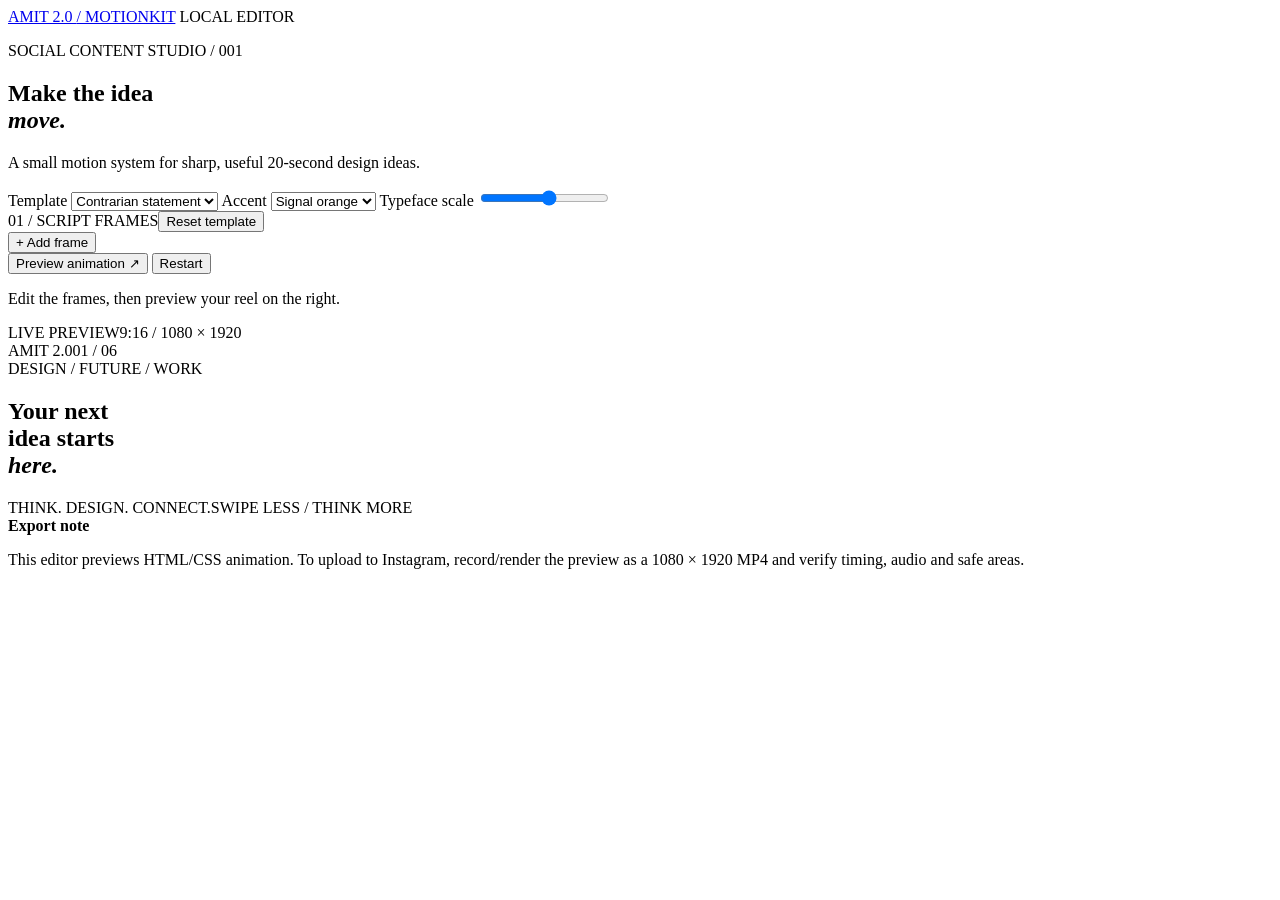
==== Amit-2.0-MotionKit/index.html @ 4e6d34cf "Add MotionKit prototype and documentation" ====
<!doctype html>
<html lang="en">
<head>
  <meta charset="utf-8">
  <meta name="viewport" content="width=device-width, initial-scale=1">
  <meta name="theme-color" content="#191919">
  <title>Amit 2.0 MotionKit</title>
  <link rel="stylesheet" href="styles.css">
</head>
<body>
  <header class="topbar">
    <a class="wordmark" href="#">AMIT 2.0 <span>/ MOTIONKIT</span></a>
    <span class="status"><i></i> LOCAL EDITOR</span>
  </header>
  <main class="layout">
    <section class="intro">
      <p class="eyebrow">SOCIAL CONTENT STUDIO / 001</p>
      <h1>Make the idea<br><em>move.</em></h1>
      <p class="sub">A small motion system for sharp, useful 20-second design ideas.</p>
      <div class="controls">
        <label>Template
          <select id="template">
            <option value="statement">Contrarian statement</option>
            <option value="tips">3-5 quick tips</option>
            <option value="framework">Mini framework</option>
          </select>
        </label>
        <label>Accent
          <select id="accent">
            <option value="orange">Signal orange</option>
            <option value="sage">Soft sage</option>
            <option value="paper">Paper</option>
          </select>
        </label>
        <label>Typeface scale
          <input id="scale" type="range" min="70" max="125" value="100">
        </label>
      </div>
      <div class="script-panel">
        <div class="panel-head"><span>01 / SCRIPT FRAMES</span><button id="reset" class="text-button">Reset template</button></div>
        <div id="frames" class="frames"></div>
        <button id="addFrame" class="add-button">+ Add frame</button>
        <div class="actions">
          <button id="preview" class="primary">Preview animation ↗</button>
          <button id="restart" class="secondary">Restart</button>
        </div>
        <p id="message" class="micro">Edit the frames, then preview your reel on the right.</p>
      </div>
    </section>
    <section class="preview-column">
      <div class="preview-label"><span>LIVE PREVIEW</span><span>9:16 / 1080 × 1920</span></div>
      <div id="stage" class="stage">
        <div class="stage-grid"></div>
        <div class="stage-top"><span>AMIT 2.0</span><span id="counter">01 / 06</span></div>
        <div id="stageCopy" class="stage-copy"><span class="kicker">DESIGN / FUTURE / WORK</span><h2>Your next<br>idea starts<br><em>here.</em></h2></div>
        <div class="stage-bottom"><span>THINK. DESIGN. CONNECT.</span><span>SWIPE LESS / THINK MORE</span></div>
      </div>
      <div class="export-note"><strong>Export note</strong><p>This editor previews HTML/CSS animation. To upload to Instagram, record/render the preview as a 1080 × 1920 MP4 and verify timing, audio and safe areas.</p></div>
    </section>
  </main>
  <script src="app.js"></script>
</body>
</html>
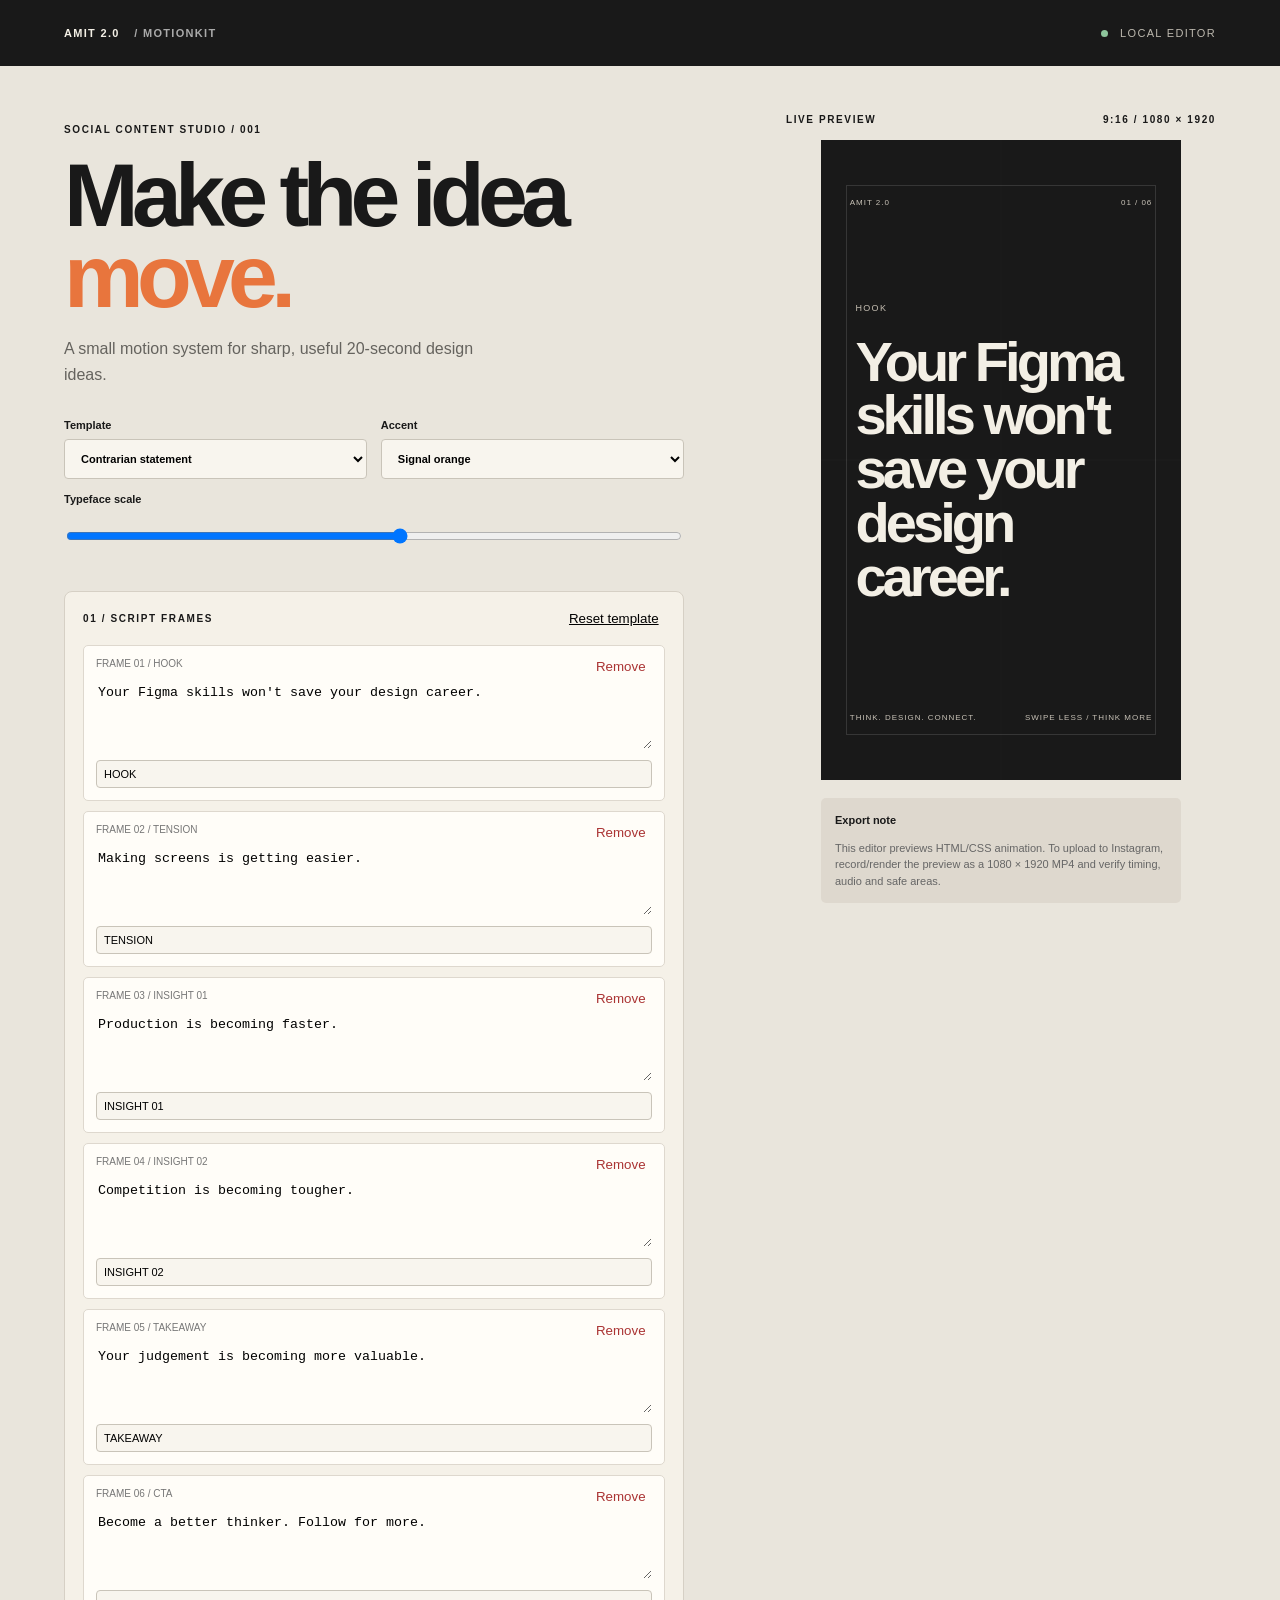
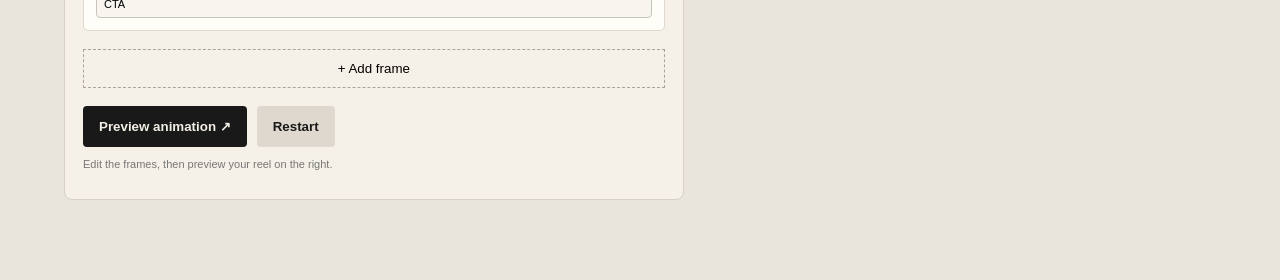
==== commit 5f72f591: "Add Week 01 Reel presets to MotionKit" ====
--- a/Amit-2.0-MotionKit/index.html
+++ b/Amit-2.0-MotionKit/index.html
@@ -23,6 +23,8 @@
             <option value="statement">Contrarian statement</option>
             <option value="tips">3-5 quick tips</option>
             <option value="framework">Mini framework</option>
+            <option value="week01-quality">Week 01 / AI work quality</option>
+            <option value="week01-career">Week 01 / AI UX career skills</option>
           </select>
         </label>
         <label>Accent
--- a/Amit-2.0-MotionKit/styles.css
+++ b/Amit-2.0-MotionKit/styles.css
@@ -0,0 +1 @@
+:root{--ink:#191919;--paper:#f3efe5;--signal:#e8753d;--stone:#a8a69b;--sage:#d6dcb9;--accent:var(--signal);font-family:Inter,Arial,sans-serif;color:var(--ink);background:#e9e5dc}*{box-sizing:border-box}body{margin:0}.topbar{height:66px;padding:0 5vw;display:flex;align-items:center;justify-content:space-between;background:var(--ink);color:var(--paper);letter-spacing:.12em;font-size:11px}.wordmark{color:inherit;text-decoration:none;font-weight:900}.wordmark span{color:#aaa;margin-left:10px}.status{color:#bcb8ae}.status i{display:inline-block;width:7px;height:7px;background:#8ec59c;border-radius:50%;margin-right:8px}.layout{max-width:1320px;margin:auto;padding:48px 5vw 80px;display:grid;grid-template-columns:minmax(320px,1fr) minmax(300px,430px);gap:8vw}.eyebrow,.preview-label,.panel-head{font-size:10px;font-weight:800;letter-spacing:.16em}.intro h1{font-size:clamp(54px,7vw,92px);line-height:.9;letter-spacing:-.075em;margin:20px 0}.intro h1 em,.stage-copy em{color:var(--signal);font-style:normal}.sub{max-width:430px;color:#65635e;line-height:1.6}.controls{display:grid;grid-template-columns:1fr 1fr;gap:14px;margin:32px 0}.controls label{display:flex;flex-direction:column;gap:8px;font-size:11px;font-weight:700}.controls label:last-child{grid-column:1/-1}select,input{padding:12px;border:1px solid #c9c4b9;background:#f8f5ee;border-radius:4px;font:inherit}.script-panel{background:#f5f1e8;border:1px solid #d6d0c5;padding:18px;border-radius:8px}.panel-head,.preview-label{display:flex;justify-content:space-between;align-items:center}.text-button{border:0;background:none;text-decoration:underline;cursor:pointer}.frames{display:grid;gap:10px;margin:18px 0}.frame{padding:12px;border:1px solid #ded8ce;background:#fffdf8;border-radius:5px}.frame-head{display:flex;justify-content:space-between;font-size:10px;color:#777;margin-bottom:8px}.frame textarea{width:100%;min-height:66px;border:0;background:transparent;resize:vertical;font:600 15px/1.4 inherit;outline:none}.frame input{width:100%;padding:7px;margin-top:7px;font-size:11px}.add-button{width:100%;padding:11px;border:1px dashed #aaa398;background:transparent;cursor:pointer}.actions{display:flex;gap:10px;margin-top:18px}.actions button{padding:13px 16px;border:0;border-radius:4px;font-weight:800;cursor:pointer}.primary{background:var(--ink);color:var(--paper)}.secondary{background:#ded8ce;color:var(--ink)}.micro{font-size:11px;color:#777}.preview-column{position:sticky;top:22px;align-self:start}.preview-label{margin-bottom:15px}.stage{aspect-ratio:9/16;width:min(100%,360px);margin:auto;background:var(--ink);color:var(--paper);position:relative;overflow:hidden;padding:8%;display:flex;align-items:center}.stage:before{content:"";position:absolute;inset:7%;border:1px solid #ffffff20}.stage-grid{position:absolute;inset:0;background:linear-gradient(90deg,transparent 49.8%,#fff1 50%,transparent 50.2%),linear-gradient(transparent 49.8%,#fff1 50%,transparent 50.2%);opacity:.25}.stage-top,.stage-bottom{position:absolute;left:8%;right:8%;display:flex;justify-content:space-between;font-size:8px;letter-spacing:.12em;color:#c8c2b7}.stage-top{top:9%}.stage-bottom{bottom:9%}.stage-copy{position:relative;z-index:1;width:100%;animation:enter .5s ease both}.stage-copy .kicker{font-size:9px;letter-spacing:.15em;color:#c5beb2}.stage-copy h2{font-size:clamp(34px,6vw,56px);line-height:.96;letter-spacing:-.07em;margin:20px 0;overflow-wrap:anywhere}.stage-copy em{color:var(--accent)}@keyframes enter{from{opacity:0;transform:translateY(24px)}to{opacity:1;transform:translateY(0)}}.export-note{max-width:360px;margin:18px auto;padding:14px;background:#ded8ce;border-radius:5px;font-size:11px;line-height:1.5}.export-note p{margin-bottom:0;color:#666}.remove{border:0;background:none;color:#a33;cursor:pointer}.accent-sage{--accent:var(--sage)}.accent-paper{--accent:var(--paper)}@media(max-width:800px){.layout{grid-template-columns:1fr;gap:40px;padding-top:30px}.preview-column{position:static;grid-row:1}.stage{width:min(78%,340px)}.intro h1{font-size:64px}}
